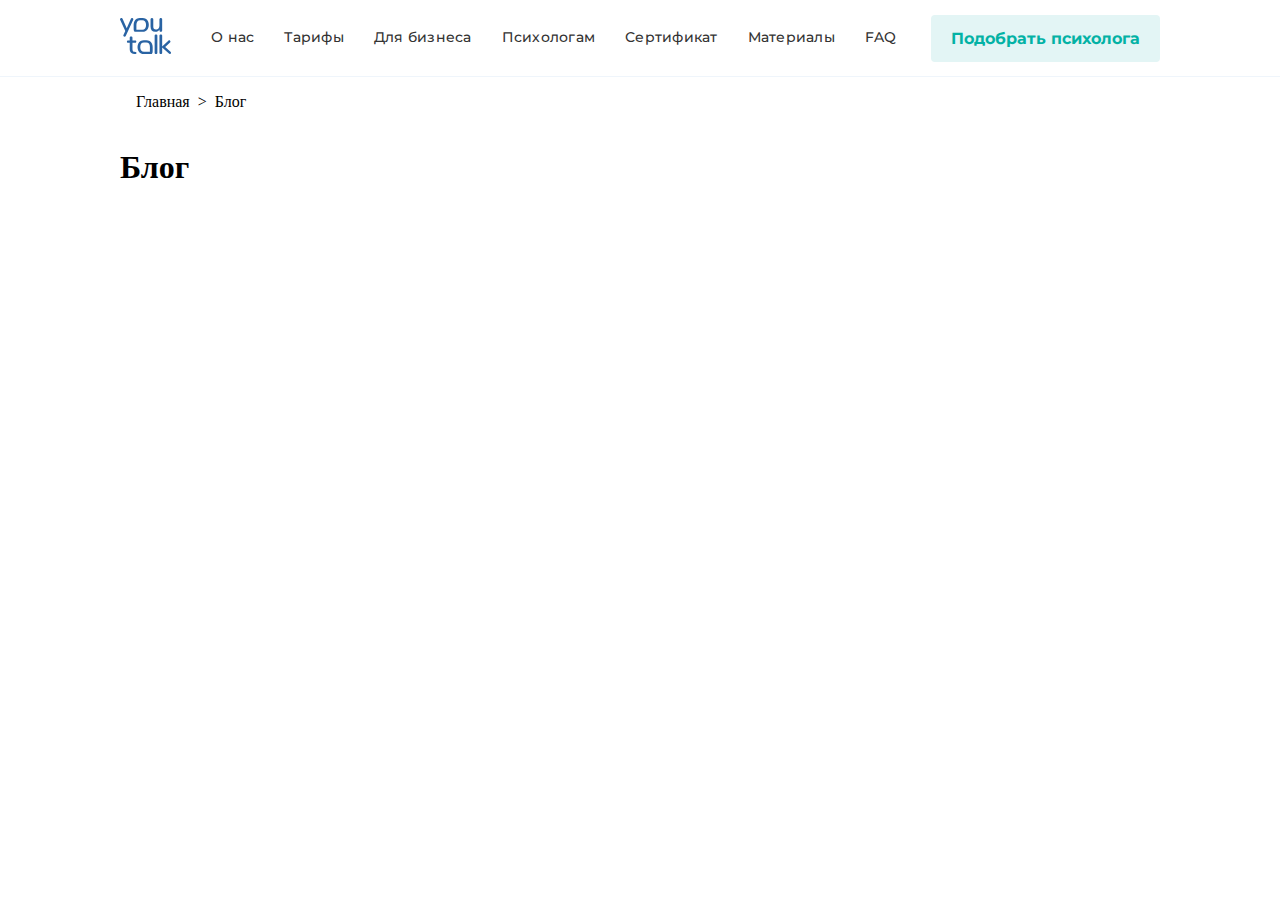
==== blog.html @ eb877bdf "feat: added header" ====
<!DOCTYPE html>
<html lang="en">
  <head>
    <meta charset="UTF-8" />
    <meta name="viewport" content="width=device-width, initial-scale=1.0" />
    <title>Document</title>
    <link rel="stylesheet" href="css/normalize.css" />
    <link rel="stylesheet" href="css/style.css" />
  </head>
  <body>
    <div class="wrapper">
      <header class="header">
        <div class="header__container">
          <a class="header-logo" href="#">
            <img src="img/logo.svg" alt="YouTalk" width="51" height="36" />
          </a>
          <nav class="menu-header__body">
            <ul class="menu-header__list">
              <li class="menu-header__item">
                <a class="menu-header__link" href="#">О нас</a>
              </li>
              <li class="menu-header__item">
                <a class="menu-header__link" href="#">Тарифы</a>
              </li>
              <li class="menu-header__item">
                <a class="menu-header__link" href="#">Для бизнеса</a>
              </li>
              <li class="menu-header__item">
                <a class="menu-header__link" href="#">Психологам</a>
              </li>
              <li class="menu-header__item">
                <a class="menu-header__link" href="#">Сертификат</a>
              </li>
              <li class="menu-header__item">
                <a class="menu-header__link" href="#">Материалы</a>
              </li>
              <li class="menu-header__item">
                <a class="menu-header__link" href="#">FAQ</a>
              </li>
            </ul>
          </nav>

          <a class="button header__button" href="#">Подобрать психолога</a>

          <button class="header__button-icon icon-menu" type="button">
            <span class="icon-menu__top"></span>
            <span class="icon-menu__bottom"></span>
          </button>
        </div>
      </header>
      <div class="line"></div>

      <main class="main">
        <div class="main__container">
          <nav class="hero">
            <a href="#">Главная</a>
            &nbsp;>&nbsp;
            <a href="#">Блог</a>
          </nav>
          <h1>Блог</h1>
        </div>
      </main>
      <footer class="footer"></footer>
    </div>
  </body>
</html>
---- css/style.css ----
@charset "UTF-8";

:root {
  --background-body: #FFFFFF;
  --text-primary: #333;
  --header-button: #03B2A5;
  --header-button-bg: #E3F5F5;
}

@font-face {
  font-family: "Montserrat";
  font-style: normal;
  font-weight: 400;
  src: local("Montserrat"),
    url("../fonts/Monteserrat/woff/Montserrat-Light.woff") format("woff");
}

@font-face {
  font-family: "Montserrat";
  font-style: normal;
  font-weight: 500;
  src: local("Montserrat"),
    url("../fonts/Monteserrat/woff/Montserrat-Medium.woff") format("woff");
}

@font-face {
  font-family: "Montserrat";
  font-style: normal;
  font-weight: 700;
  src: local("Montserrat"),
    url("../fonts/Monteserrat/woff/Montserrat-Bold.woff") format("woff");
}

*,
*:before,
*:after {
  -webkit-box-sizing: border-box;
  box-sizing: border-box;
}

a:link,
a:visited {
  text-decoration: none;
}

a:hover {
  text-decoration: none;
}

ul li {
  list-style: none;
}

button {
  cursor: pointer;
  color: inherit;
  background-color: inherit;
}

a {
  color: inherit;
}

body {
  background: var(--background-body);
}

.wrapper {
  min-height: 100%;
  display: flex;
  flex-direction: column;
}

.header {
  display: flex;
  justify-content: center;
}

.header__container {
  width: 1440px;
  height: 76px;
  padding-left: 120px;
  padding-right: 120px;
  display: flex;
  justify-items: center;
  align-items: center;
  justify-content: space-between;
}

.menu-header__body {
  display: flex;

  flex-grow: 1;
}

.menu-header__list {
  display: flex;
  justify-content: space-between;
  gap: 30px;
  color: var(--text-primary);
  text-align: center;

  /* xl/ link1 medium */
  font-family: Montserrat;
  font-size: 14px;
  font-style: normal;
  font-weight: 500;
  line-height: 114%;
  /* 15.96px */
  letter-spacing: 0.25px;
}

.button {

  text-align: center;

  /* desktop/ button2 */
  font-family: Montserrat;
  font-size: 16px;
  font-style: normal;
  font-weight: 700;
  line-height: normal;

  padding: 14px 20px;
  align-items: center;
  gap: 10px;

  border-radius: 4px;

}

.header__button{
  color: var(--header-button);
  background: var(--header-button-bg);
}

.icon-menu {
  display: none;
}

.line {
  border-bottom: 1px solid #EFF5FB; /* Параметры линии */
 }

 .main__container {
  width: 1440px;
  height: 76px;
  padding-left: 120px;
  padding-right: 120px;
  display: flex;
  flex-direction: column;
  align-items: flex-start;
  justify-content: space-between;
}

.hero{
  margin: 16px;
}
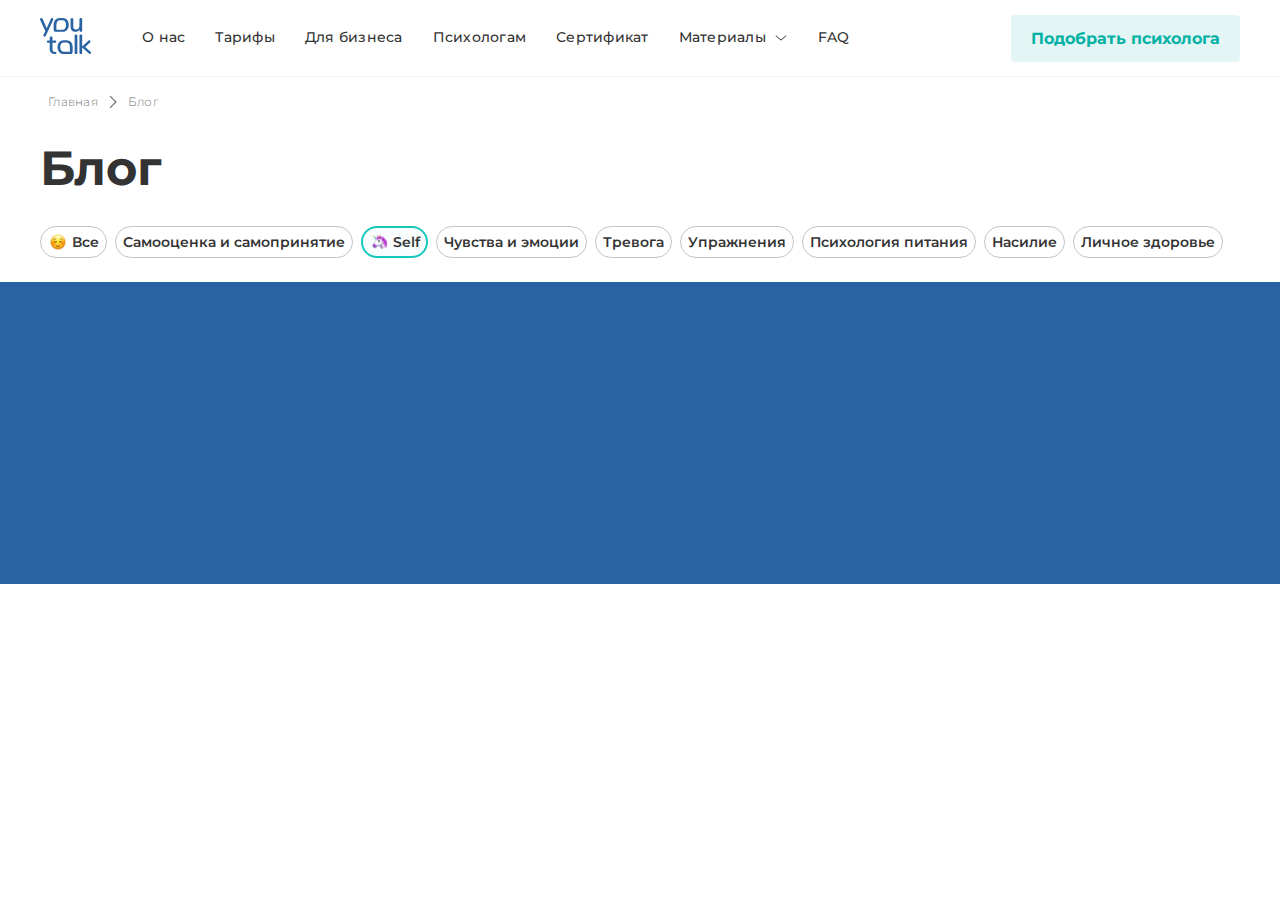
==== commit f08ecc52: "feat: added tags" ====
--- a/blog.html
+++ b/blog.html
@@ -5,6 +5,7 @@
     <meta name="viewport" content="width=device-width, initial-scale=1.0" />
     <title>Document</title>
     <link rel="stylesheet" href="css/normalize.css" />
+    <link rel="stylesheet" href="css/fonts.css" />
     <link rel="stylesheet" href="css/style.css" />
   </head>
   <body>
@@ -33,6 +34,7 @@
               </li>
               <li class="menu-header__item">
                 <a class="menu-header__link" href="#">Материалы</a>
+                <img class="menu-header__arrow-down" src="img/arrowDown.svg" alt="v" width="14" height="14"/>
               </li>
               <li class="menu-header__item">
                 <a class="menu-header__link" href="#">FAQ</a>
@@ -54,10 +56,41 @@
         <div class="main__container">
           <nav class="hero">
             <a href="#">Главная</a>
-            &nbsp;>&nbsp;
+            <img src="img/arrowRight.svg" alt=">" width="14" height="14">
             <a href="#">Блог</a>
           </nav>
           <h1>Блог</h1>
+          <div class="main__tags-list">
+            <div class="main__tag">
+              <img src="img/smile.png" class="emoji" alt="&#128522;"/>
+               Все
+            </div>
+            <div class="main__tag">
+              Самооценка и самопринятие
+            </div>
+            <div class="main__tag main__tag_active">
+              <img src="img/unicorn.png" class="emoji" alt="&#129412;"/>
+              Self
+            </div>
+            <div class="main__tag">
+              Чувства и эмоции
+            </div>
+            <div class="main__tag">
+              Тревога
+            </div>
+            <div class="main__tag">
+              Упражнения
+            </div>
+            <div class="main__tag">
+              Психология питания
+            </div>
+            <div class="main__tag">
+              Насилие
+            </div>
+            <div class="main__tag">
+              Личное здоровье
+            </div>
+          </div>
         </div>
       </main>
       <footer class="footer"></footer>
--- a/css/fonts.css
+++ b/css/fonts.css
@@ -0,0 +1,31 @@
+@font-face {
+    font-family: "Montserrat";
+    font-style: normal;
+    font-weight: 400;
+    src: local("Montserrat"),
+      url("../fonts/Monteserrat/woff/Montserrat-Light.woff") format("woff");
+  }
+  
+  @font-face {
+    font-family: "Montserrat";
+    font-style: normal;
+    font-weight: 500;
+    src: local("Montserrat"),
+      url("../fonts/Monteserrat/woff/Montserrat-Medium.woff") format("woff");
+  }
+  
+  @font-face {
+    font-family: "Montserrat";
+    font-style: normal;
+    font-weight: 600;
+    src: local("Montserrat"),
+      url("../fonts/Monteserrat/woff/Montserrat-SemiBold.woff") format("woff");
+  }
+  
+  @font-face {
+    font-family: "Montserrat";
+    font-style: normal;
+    font-weight: 700;
+    src: local("Montserrat"),
+      url("../fonts/Monteserrat/woff/Montserrat-Bold.woff") format("woff");
+  }--- a/css/style.css
+++ b/css/style.css
@@ -1,34 +1,15 @@
 @charset "UTF-8";
 
 :root {
-  --background-body: #FFFFFF;
+  --background-body: #ffffff;
   --text-primary: #333;
-  --header-button: #03B2A5;
-  --header-button-bg: #E3F5F5;
-}
-
-@font-face {
-  font-family: "Montserrat";
-  font-style: normal;
-  font-weight: 400;
-  src: local("Montserrat"),
-    url("../fonts/Monteserrat/woff/Montserrat-Light.woff") format("woff");
-}
-
-@font-face {
-  font-family: "Montserrat";
-  font-style: normal;
-  font-weight: 500;
-  src: local("Montserrat"),
-    url("../fonts/Monteserrat/woff/Montserrat-Medium.woff") format("woff");
-}
-
-@font-face {
-  font-family: "Montserrat";
-  font-style: normal;
-  font-weight: 700;
-  src: local("Montserrat"),
-    url("../fonts/Monteserrat/woff/Montserrat-Bold.woff") format("woff");
+  --header-button: #03b2a5;
+  --header-button-bg: #e3f5f5;
+  --line: #eff5fb;
+  --hero-text: rgba(51, 51, 51, 0.7);
+  --tag-border: #c1c5cd;
+  --tag-active-border: #16c8bb;
+  --tag-active-bg: #f9fdfd;
 }
 
 *,
@@ -65,10 +46,25 @@
   background: var(--background-body);
 }
 
+h1 {
+  color: var(--text-primary);
+  /* H1 48:56 */
+  font-family: Montserrat;
+  font-size: 48px;
+  font-style: normal;
+  font-weight: 700;
+  line-height: 56px; /* 116.667% */
+  margin: 0.61em 0;
+  /* margin-block-end: 0;
+  margin-block-start: auto;
+  margin-top: 16px; */
+}
+
 .wrapper {
   min-height: 100%;
   display: flex;
   flex-direction: column;
+  align-items: center;
 }
 
 .header {
@@ -108,28 +104,34 @@
   line-height: 114%;
   /* 15.96px */
   letter-spacing: 0.25px;
+  padding-inline-start: 51px;
+}
+.menu-header__item {
+  display: flex;
+  align-items: flex-end;
+  gap: 8px;
+}
+
+.menu-header__arrow-down {
+  height: 14px;
+  display: inline-block;
+  margin: auto;
 }
 
 .button {
-
   text-align: center;
-
-  /* desktop/ button2 */
   font-family: Montserrat;
   font-size: 16px;
   font-style: normal;
   font-weight: 700;
   line-height: normal;
-
   padding: 14px 20px;
   align-items: center;
   gap: 10px;
-
   border-radius: 4px;
-
-}
-
-.header__button{
+}
+
+.header__button {
   color: var(--header-button);
   background: var(--header-button-bg);
 }
@@ -139,20 +141,79 @@
 }
 
 .line {
-  border-bottom: 1px solid #EFF5FB; /* Параметры линии */
- }
-
- .main__container {
+  border-bottom: 1px solid var(--line); /* Параметры линии */
+  margin-bottom: 16px;
+  width: 100%;
+}
+
+.main__container {
   width: 1440px;
-  height: 76px;
   padding-left: 120px;
   padding-right: 120px;
   display: flex;
   flex-direction: column;
-  align-items: flex-start;
-  justify-content: space-between;
-}
-
-.hero{
-  margin: 16px;
-}+}
+
+.hero {
+  display: flex;
+  align-items: center;
+  gap: 8px;
+  margin-left: 8px;
+  color: var(--hero-text);
+
+  text-align: center;
+  font-family: Montserrat;
+  font-size: 12px;
+  font-style: normal;
+  font-weight: 400;
+  line-height: 18px; /* 150% */
+  letter-spacing: 0.25px;
+}
+
+.main__tags-list {
+  display: flex;
+  justify-content: flex-start;
+  align-items: center;
+  gap: 8px;
+  flex-wrap: wrap;
+  margin-bottom: 24px;
+}
+
+.main__tag {
+  display: flex;
+  padding: 5px 7px;
+  align-items: center;
+  gap: 4px;
+  border-radius: 24px;
+  border: 1px solid var(--tag-border);
+
+  color: var(--text-primary);
+
+  font-family: Montserrat;
+  font-size: 14px;
+  font-style: normal;
+  font-weight: 600;
+  line-height: 20px; /* 142.857% */
+}
+
+.main__tag_active {
+  box-sizing: content-box;
+  border: 2px solid var(--tag-active-border);
+  background: var(--tag-active-bg);
+  padding: 4px 6px;
+}
+
+.emoji {
+  display: flex;
+  width: 20px;
+  height: 20px;
+  padding: 1px;
+  justify-content: center;
+  align-items: center;
+}
+
+.footer {
+  width: 1440px;
+  height: 302px;
+  background: #2963a3;
+}
